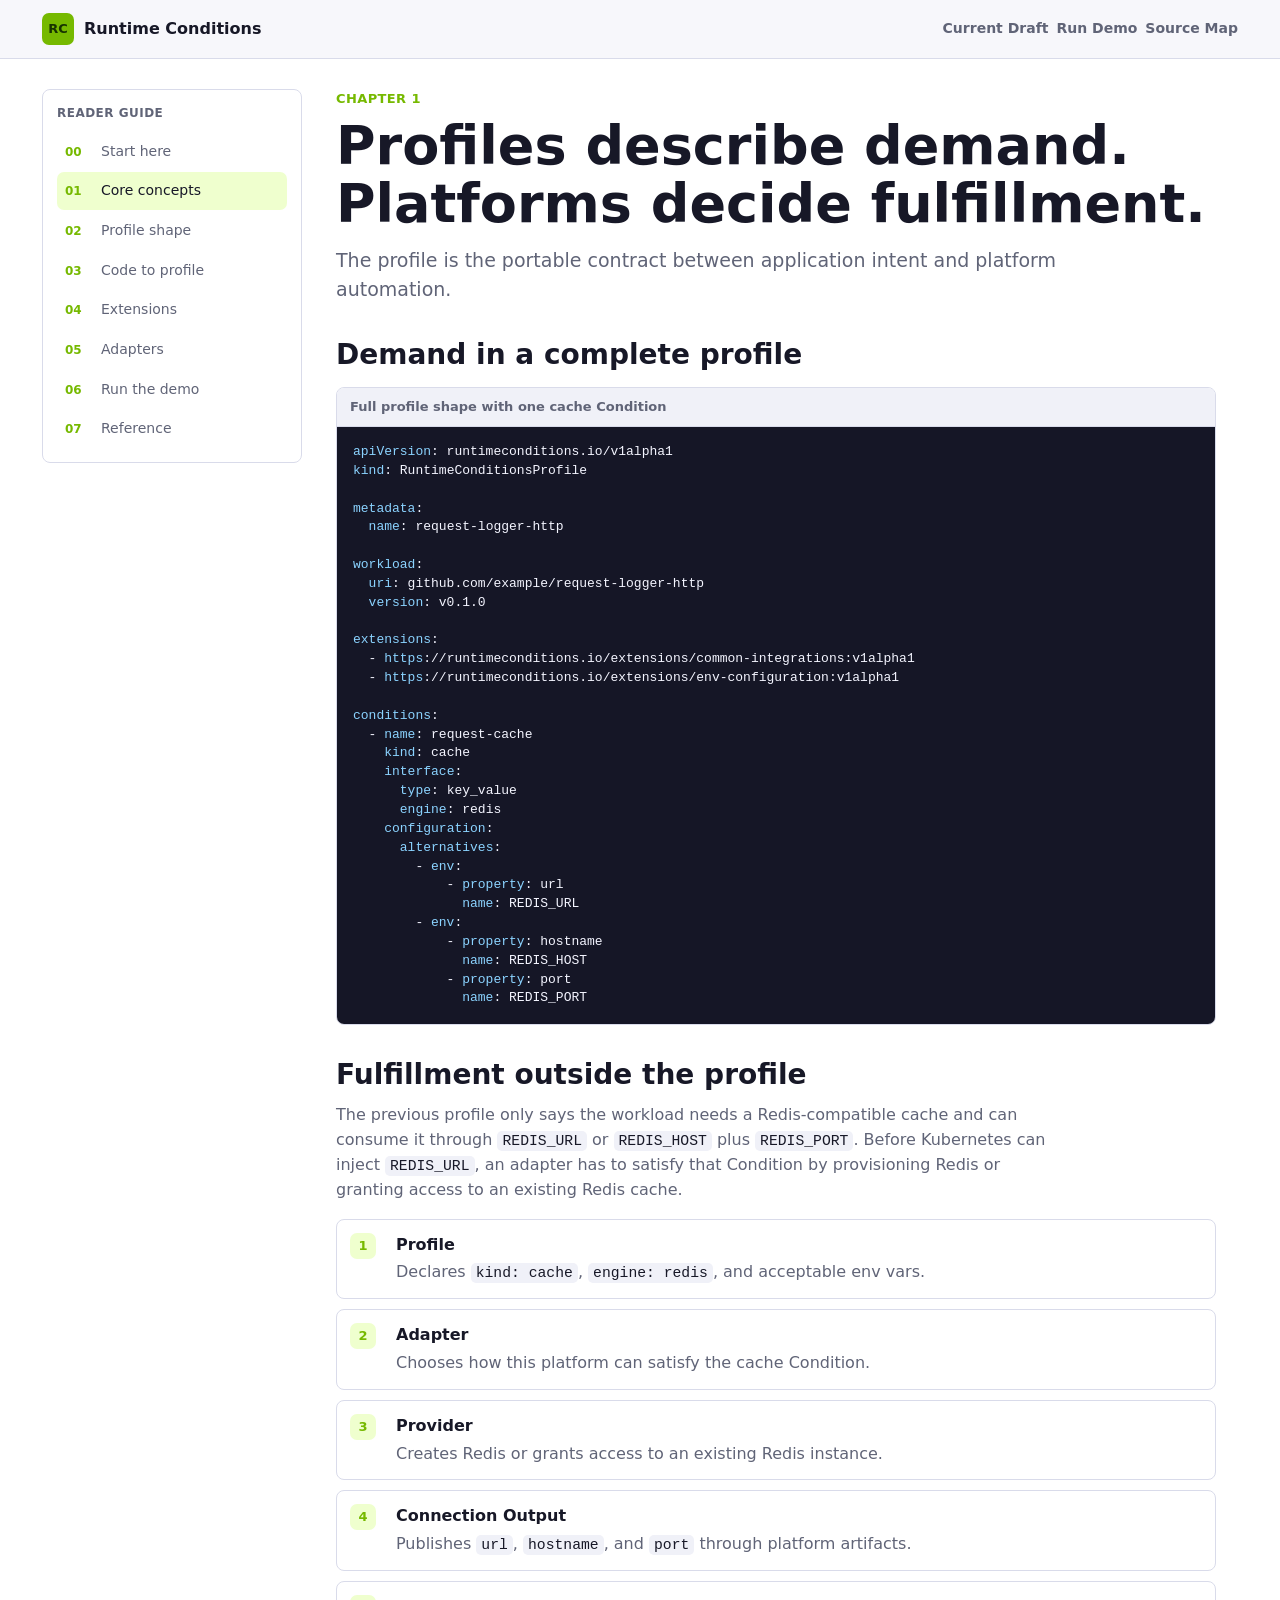
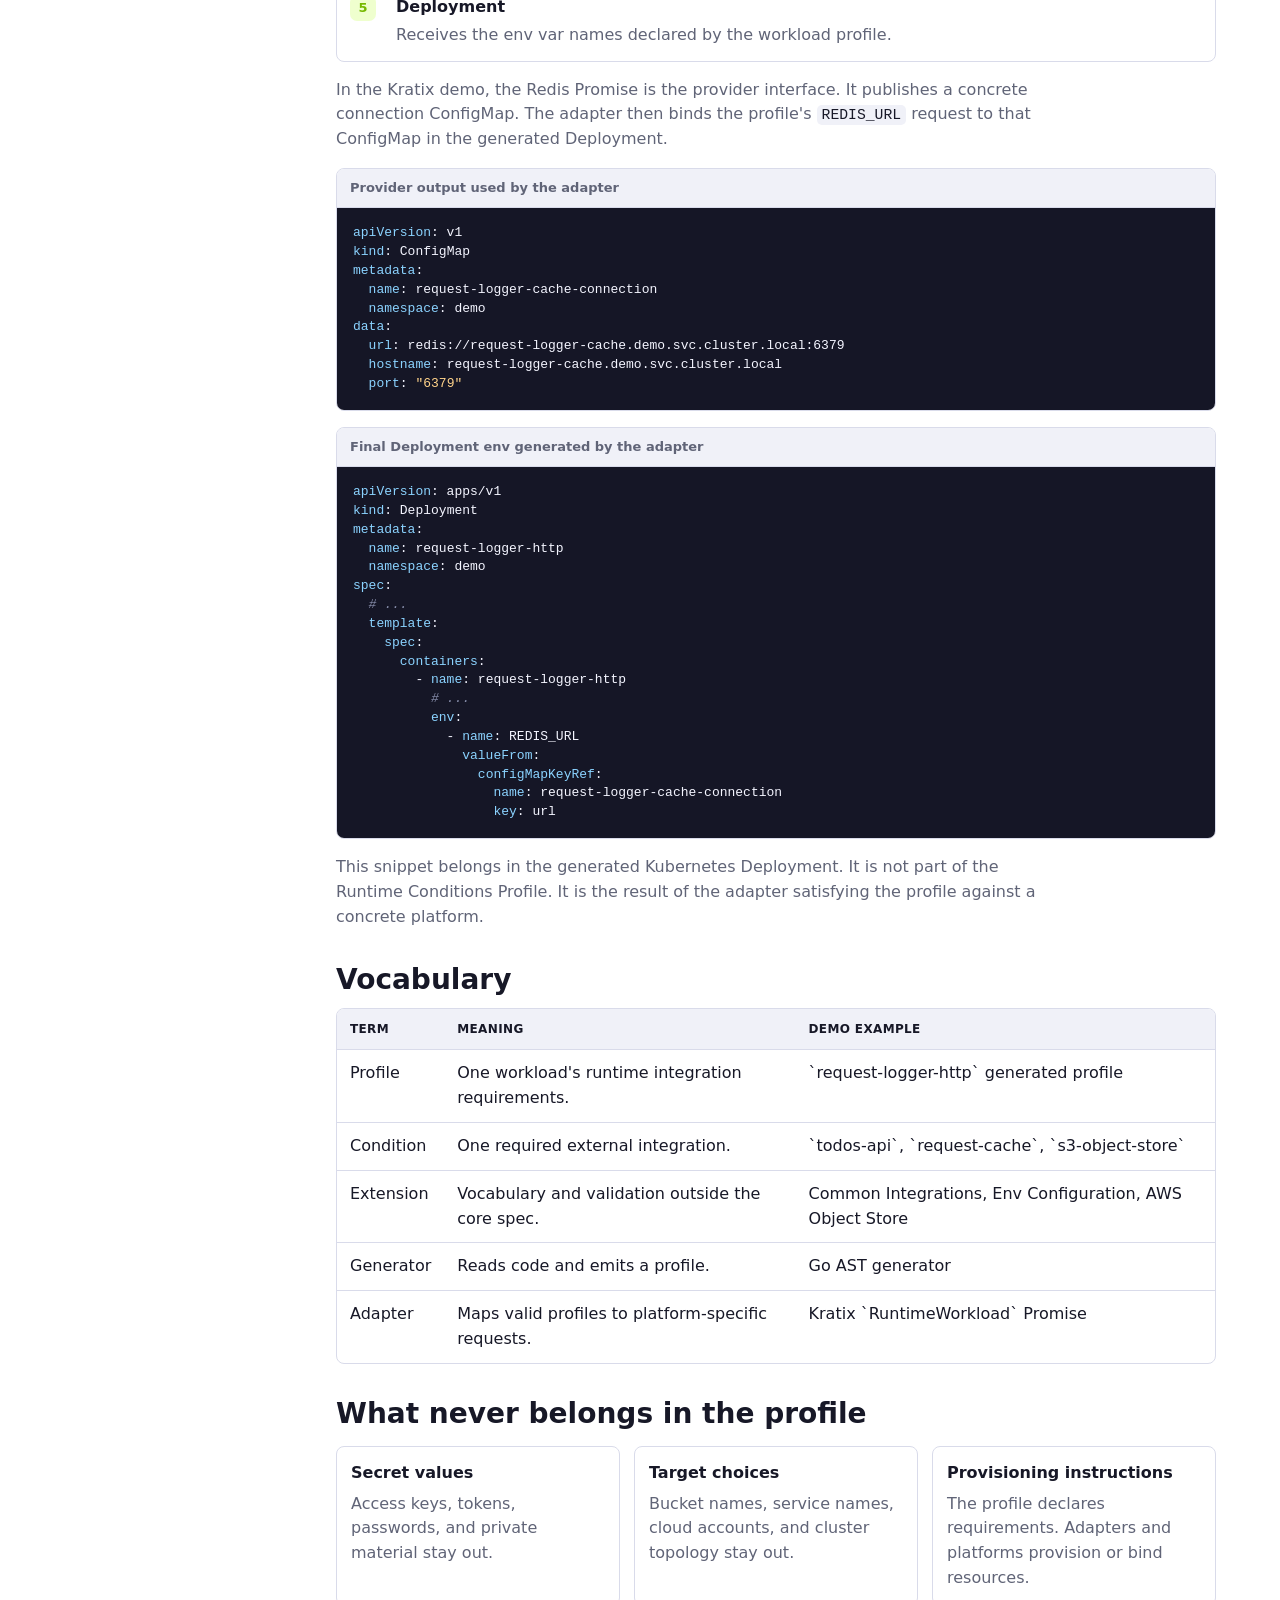
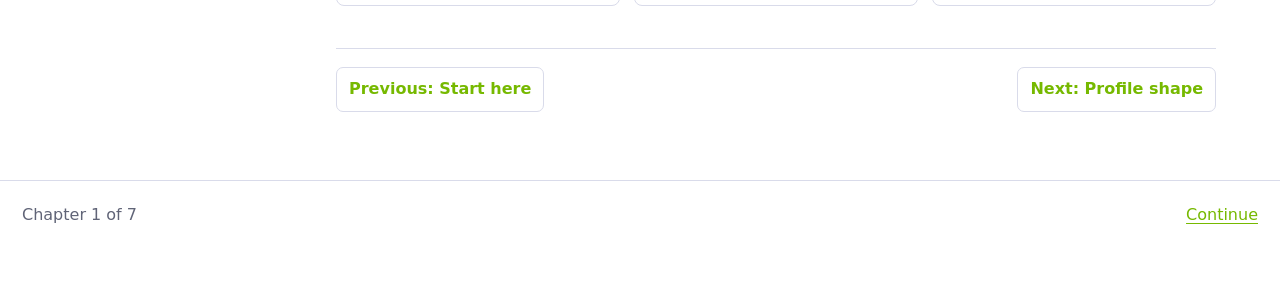
==== site/concepts.html @ a9dfc3cd "adds pages site" ====
<!doctype html>
<html lang="en">
  <head>
    <meta charset="utf-8" />
    <meta name="viewport" content="width=device-width, initial-scale=1" />
    <title>Core Concepts | Runtime Conditions</title>
    <link rel="stylesheet" href="assets/styles.css" />
  </head>
  <body>
    <header class="site-header">
      <div class="header-inner">
        <a class="brand" href="index.html"><span class="brand-mark">RC</span> Runtime Conditions</a>
        <nav class="top-links" aria-label="Top links">
          <a href="https://github.com/colinjlacy/golang-http-profiler/blob/main/docs/fifth-draft.md">Current Draft</a>
          <a href="https://github.com/colinjlacy/golang-http-profiler/blob/main/platform/README.md">Run Demo</a>
          <a href="reference.html">Source Map</a>
        </nav>
      </div>
    </header>

    <div class="guide-layout">
      <aside class="sidebar" aria-label="Guide chapters">
        <p class="sidebar-title">Reader Guide</p>
        <ol class="chapter-list">
          <li><a href="index.html"><span class="num">00</span><span>Start here</span></a></li>
          <li><a aria-current="page" href="concepts.html"><span class="num">01</span><span>Core concepts</span></a></li>
          <li><a href="spec.html"><span class="num">02</span><span>Profile shape</span></a></li>
          <li><a href="developers.html"><span class="num">03</span><span>Code to profile</span></a></li>
          <li><a href="extensions.html"><span class="num">04</span><span>Extensions</span></a></li>
          <li><a href="platform.html"><span class="num">05</span><span>Adapters</span></a></li>
          <li><a href="demo.html"><span class="num">06</span><span>Run the demo</span></a></li>
          <li><a href="reference.html"><span class="num">07</span><span>Reference</span></a></li>
        </ol>
      </aside>

      <main class="content">
        <p class="chapter-label">Chapter 1</p>
        <h1 class="page-title">Profiles describe demand. Platforms decide fulfillment.</h1>
        <p class="intro">
          The profile is the portable contract between application intent and platform automation.
        </p>

        <section class="section">
          <h2>Demand in a complete profile</h2>
          <div class="example">
            <div class="example-title">Full profile shape with one cache Condition</div>
            <pre><code>apiVersion: runtimeconditions.io/v1alpha1
kind: RuntimeConditionsProfile

metadata:
  name: request-logger-http

workload:
  uri: github.com/example/request-logger-http
  version: v0.1.0

extensions:
  - https://runtimeconditions.io/extensions/common-integrations:v1alpha1
  - https://runtimeconditions.io/extensions/env-configuration:v1alpha1

conditions:
  - name: request-cache
    kind: cache
    interface:
      type: key_value
      engine: redis
    configuration:
      alternatives:
        - env:
            - property: url
              name: REDIS_URL
        - env:
            - property: hostname
              name: REDIS_HOST
            - property: port
              name: REDIS_PORT</code></pre>
          </div>
        </section>

        <section class="section">
          <h2>Fulfillment outside the profile</h2>
          <p class="short">
            The previous profile only says the workload needs a Redis-compatible cache and can consume it through <code>REDIS_URL</code> or <code>REDIS_HOST</code> plus <code>REDIS_PORT</code>. Before Kubernetes can inject <code>REDIS_URL</code>, an adapter has to satisfy that Condition by provisioning Redis or granting access to an existing Redis cache.
          </p>
          <ol class="step-list" aria-label="Redis fulfillment steps">
            <li>
              <span class="step-num">1</span>
              <div>
                <strong>Profile</strong>
                <span>Declares <code>kind: cache</code>, <code>engine: redis</code>, and acceptable env vars.</span>
              </div>
            </li>
            <li>
              <span class="step-num">2</span>
              <div>
                <strong>Adapter</strong>
                <span>Chooses how this platform can satisfy the cache Condition.</span>
              </div>
            </li>
            <li>
              <span class="step-num">3</span>
              <div>
                <strong>Provider</strong>
                <span>Creates Redis or grants access to an existing Redis instance.</span>
              </div>
            </li>
            <li>
              <span class="step-num">4</span>
              <div>
                <strong>Connection Output</strong>
                <span>Publishes <code>url</code>, <code>hostname</code>, and <code>port</code> through platform artifacts.</span>
              </div>
            </li>
            <li>
              <span class="step-num">5</span>
              <div>
                <strong>Deployment</strong>
                <span>Receives the env var names declared by the workload profile.</span>
              </div>
            </li>
          </ol>
          <p class="short">
            In the Kratix demo, the Redis Promise is the provider interface. It publishes a concrete connection ConfigMap. The adapter then binds the profile's <code>REDIS_URL</code> request to that ConfigMap in the generated Deployment.
          </p>
          <div class="example">
            <div class="example-title">Provider output used by the adapter</div>
            <pre><code>apiVersion: v1
kind: ConfigMap
metadata:
  name: request-logger-cache-connection
  namespace: demo
data:
  url: redis://request-logger-cache.demo.svc.cluster.local:6379
  hostname: request-logger-cache.demo.svc.cluster.local
  port: "6379"</code></pre>
          </div>
          <div class="example">
            <div class="example-title">Final Deployment env generated by the adapter</div>
            <pre><code>apiVersion: apps/v1
kind: Deployment
metadata:
  name: request-logger-http
  namespace: demo
spec:
  # ...
  template:
    spec:
      containers:
        - name: request-logger-http
          # ...
          env:
            - name: REDIS_URL
              valueFrom:
                configMapKeyRef:
                  name: request-logger-cache-connection
                  key: url</code></pre>
          </div>
          <p class="short">
            This snippet belongs in the generated Kubernetes Deployment. It is not part of the Runtime Conditions Profile. It is the result of the adapter satisfying the profile against a concrete platform.
          </p>
        </section>

        <section class="section">
          <h2>Vocabulary</h2>
          <div class="table-wrap">
            <table>
              <thead>
                <tr><th>Term</th><th>Meaning</th><th>Demo Example</th></tr>
              </thead>
              <tbody>
                <tr><td>Profile</td><td>One workload's runtime integration requirements.</td><td>`request-logger-http` generated profile</td></tr>
                <tr><td>Condition</td><td>One required external integration.</td><td>`todos-api`, `request-cache`, `s3-object-store`</td></tr>
                <tr><td>Extension</td><td>Vocabulary and validation outside the core spec.</td><td>Common Integrations, Env Configuration, AWS Object Store</td></tr>
                <tr><td>Generator</td><td>Reads code and emits a profile.</td><td>Go AST generator</td></tr>
                <tr><td>Adapter</td><td>Maps valid profiles to platform-specific requests.</td><td>Kratix `RuntimeWorkload` Promise</td></tr>
              </tbody>
            </table>
          </div>
        </section>

        <section class="section">
          <h2>What never belongs in the profile</h2>
          <ul class="horizontal-list">
            <li class="mini-card"><strong>Secret values</strong><span>Access keys, tokens, passwords, and private material stay out.</span></li>
            <li class="mini-card"><strong>Target choices</strong><span>Bucket names, service names, cloud accounts, and cluster topology stay out.</span></li>
            <li class="mini-card"><strong>Provisioning instructions</strong><span>The profile declares requirements. Adapters and platforms provision or bind resources.</span></li>
          </ul>
        </section>

        <nav class="page-nav" aria-label="Page navigation">
          <a href="index.html">Previous: Start here</a>
          <a href="spec.html">Next: Profile shape</a>
        </nav>
      </main>
    </div>

    <footer class="footer">
      <div class="footer-inner">
        <span>Chapter 1 of 7</span>
        <a href="spec.html">Continue</a>
      </div>
    </footer>
    <script src="assets/syntax.js" defer></script>
  </body>
</html>
---- site/assets/styles.css ----
:root {
  color-scheme: light;
  /* --bg: #f7f7fb; */
  --surface: #ffffff;
  --surface-2: #f0f1f8;
  --ink: #171827;
  --muted: #606477;
  --line: #d9dbea;
  --accent: #76b900;
  --accent-2: #4f8f00;
  --accent-soft: #efffce;
  --accent-ink: #173300;
  --code-bg: #151626;
  --code-ink: #f4f5ff;
  --code-key: #8bd3ff;
  --code-string: #ffd38a;
  --code-value: #a7f3c6;
  --code-comment: #858ba8;
  --code-keyword: #c7a4ff;
  --code-type: #7dd3fc;
  --code-func: #f0abfc;
  --radius: 8px;
  font-family:
    Inter, ui-sans-serif, system-ui, -apple-system, BlinkMacSystemFont, "Segoe UI",
    sans-serif;
}

* {
  box-sizing: border-box;
}

html {
  scroll-behavior: smooth;
}

body {
  margin: 0;
  background: var(--bg);
  color: var(--ink);
  line-height: 1.55;
}

a {
  color: var(--accent);
  text-decoration-thickness: 1px;
  text-underline-offset: 3px;
}

a:hover {
  color: var(--accent-2);
}

.site-header {
  border-bottom: 1px solid var(--line);
  background: rgba(247, 247, 251, 0.96);
  backdrop-filter: blur(10px);
  position: sticky;
  top: 0;
  z-index: 20;
}

.header-inner {
  max-width: 1240px;
  margin: 0 auto;
  padding: 13px 22px;
  display: flex;
  align-items: center;
  justify-content: space-between;
  gap: 18px;
}

.brand {
  display: inline-flex;
  align-items: center;
  gap: 10px;
  color: var(--ink);
  font-weight: 760;
  text-decoration: none;
  white-space: nowrap;
}

.brand-mark {
  width: 32px;
  height: 32px;
  display: grid;
  place-items: center;
  border-radius: 7px;
  background: var(--accent);
  color: var(--accent-ink);
  font-size: 13px;
  letter-spacing: 0;
}

.top-links {
  display: flex;
  flex-wrap: wrap;
  justify-content: flex-end;
  gap: 8px;
  font-size: 14px;
}

.top-links a {
  color: var(--muted);
  font-weight: 650;
  text-decoration: none;
}

.top-links a:hover {
  color: var(--accent);
}

.guide-layout {
  max-width: 1240px;
  margin: 0 auto;
  display: grid;
  grid-template-columns: 260px minmax(0, 1fr);
  gap: 34px;
  padding: 30px 22px 68px;
}

.sidebar {
  position: sticky;
  top: 74px;
  align-self: start;
  border: 1px solid var(--line);
  border-radius: var(--radius);
  background: var(--surface);
  padding: 14px;
}

.sidebar-title {
  margin: 0 0 10px;
  color: var(--muted);
  font-size: 12px;
  font-weight: 780;
  letter-spacing: 0.04em;
  text-transform: uppercase;
}

.chapter-list {
  list-style: none;
  padding: 0;
  margin: 0;
  display: grid;
  gap: 2px;
}

.chapter-list a {
  display: grid;
  grid-template-columns: 28px 1fr;
  align-items: baseline;
  gap: 8px;
  padding: 8px;
  border-radius: 7px;
  color: var(--muted);
  text-decoration: none;
  font-size: 14px;
}

.chapter-list a:hover,
.chapter-list a[aria-current="page"] {
  background: var(--accent-soft);
  color: var(--ink);
}

.chapter-list .num {
  color: var(--accent);
  font-weight: 780;
  font-size: 12px;
}

.content {
  max-width: 880px;
}

.chapter-label {
  margin: 0 0 8px;
  color: var(--accent);
  font-size: 13px;
  font-weight: 780;
  letter-spacing: 0.03em;
  text-transform: uppercase;
}

.page-title {
  margin: 0 0 12px;
  font-size: clamp(34px, 5vw, 54px);
  line-height: 1.08;
  letter-spacing: 0;
}

.intro {
  margin: 0 0 22px;
  color: var(--muted);
  font-size: 19px;
  max-width: 760px;
}

.section {
  margin: 34px 0;
}

.section h2 {
  margin: 0 0 12px;
  font-size: 28px;
  line-height: 1.15;
  letter-spacing: 0;
}

.section h3 {
  margin: 0 0 8px;
  font-size: 19px;
  line-height: 1.2;
  letter-spacing: 0;
}

p {
  margin: 0 0 14px;
}

.short {
  color: var(--muted);
  max-width: 720px;
}

.example {
  margin: 16px 0;
  border: 1px solid var(--line);
  border-radius: var(--radius);
  overflow: hidden;
  background: var(--surface);
}

.example-title {
  display: flex;
  justify-content: space-between;
  align-items: center;
  gap: 12px;
  padding: 9px 13px;
  border-bottom: 1px solid var(--line);
  background: var(--surface-2);
  color: var(--muted);
  font-size: 13px;
  font-weight: 760;
}

.example-title a {
  font-weight: 650;
}

pre {
  margin: 0;
  padding: 16px;
  overflow-x: auto;
  background: var(--code-bg);
  color: var(--code-ink);
  font-size: 13px;
  line-height: 1.45;
}

pre .tok-key,
pre .tok-func {
  color: var(--code-key);
}

pre .tok-string {
  color: var(--code-string);
}

pre .tok-value {
  color: var(--code-value);
}

pre .tok-comment {
  color: var(--code-comment);
  font-style: italic;
}

pre .tok-keyword {
  color: var(--code-keyword);
}

pre .tok-type {
  color: var(--code-type);
}

pre .tok-command {
  color: var(--code-func);
}

code {
  font-family:
    "SFMono-Regular", Consolas, "Liberation Mono", Menlo, ui-monospace, monospace;
}

:not(pre) > code {
  padding: 2px 5px;
  border-radius: 5px;
  background: var(--surface-2);
  color: var(--ink);
  font-size: 0.92em;
}

.note {
  border-left: 4px solid var(--accent);
  border-radius: 0 var(--radius) var(--radius) 0;
  background: var(--surface);
  padding: 14px 16px;
}

.note p:last-child {
  margin-bottom: 0;
}

.step-list {
  list-style: none;
  margin: 16px 0;
  padding: 0;
  display: grid;
  gap: 10px;
}

.step-list li {
  display: grid;
  grid-template-columns: 34px 1fr;
  gap: 12px;
  align-items: start;
  border: 1px solid var(--line);
  border-radius: var(--radius);
  background: var(--surface);
  padding: 13px;
}

.step-list .step-num {
  display: grid;
  place-items: center;
  width: 26px;
  height: 26px;
  border-radius: 7px;
  background: var(--accent-soft);
  color: var(--accent);
  font-weight: 780;
  font-size: 13px;
}

.step-list strong {
  display: block;
  margin-bottom: 3px;
}

.step-list span {
  color: var(--muted);
}

.two-col {
  display: grid;
  grid-template-columns: repeat(2, minmax(0, 1fr));
  gap: 16px;
}

.mini-card {
  border: 1px solid var(--line);
  border-radius: var(--radius);
  background: var(--surface);
  padding: 14px;
}

.mini-card strong {
  display: block;
  margin-bottom: 6px;
}

.mini-card span {
  color: var(--muted);
}

.mini-card p:last-child {
  margin-bottom: 0;
}

.horizontal-list {
  list-style: none;
  margin: 16px 0;
  padding: 0;
  display: grid;
  grid-template-columns: repeat(3, minmax(0, 1fr));
  gap: 14px;
}

.table-wrap {
  overflow-x: auto;
  border: 1px solid var(--line);
  border-radius: var(--radius);
  background: var(--surface);
}

table {
  width: 100%;
  border-collapse: collapse;
  min-width: 680px;
}

th,
td {
  padding: 11px 13px;
  border-bottom: 1px solid var(--line);
  text-align: left;
  vertical-align: top;
}

th {
  background: var(--surface-2);
  font-size: 12px;
  letter-spacing: 0.03em;
  text-transform: uppercase;
}

tr:last-child td {
  border-bottom: 0;
}

.link-list {
  display: grid;
  gap: 8px;
  margin: 12px 0 0;
  padding: 0;
  list-style: none;
}

.link-list a {
  display: block;
  padding: 10px 12px;
  border: 1px solid var(--line);
  border-radius: 7px;
  background: var(--surface);
  text-decoration: none;
  font-weight: 680;
}

.page-nav {
  display: flex;
  justify-content: space-between;
  gap: 14px;
  margin-top: 42px;
  padding-top: 18px;
  border-top: 1px solid var(--line);
}

.page-nav a {
  display: inline-flex;
  min-height: 40px;
  align-items: center;
  border: 1px solid var(--line);
  border-radius: 7px;
  background: var(--surface);
  padding: 9px 12px;
  text-decoration: none;
  font-weight: 730;
}

.footer {
  border-top: 1px solid var(--line);
  color: var(--muted);
  padding: 22px;
}

.footer-inner {
  max-width: 1240px;
  margin: 0 auto;
  display: flex;
  justify-content: space-between;
  gap: 14px;
  flex-wrap: wrap;
}

@media (max-width: 920px) {
  .header-inner {
    align-items: flex-start;
    flex-direction: column;
  }

  .top-links {
    justify-content: flex-start;
  }

  .guide-layout {
    grid-template-columns: 1fr;
    gap: 22px;
  }

  .sidebar {
    position: static;
  }

  .chapter-list {
    grid-template-columns: repeat(2, minmax(0, 1fr));
  }

  .two-col {
    grid-template-columns: 1fr;
  }

  .horizontal-list {
    grid-template-columns: 1fr;
  }

}

@media (max-width: 560px) {
  .header-inner,
  .guide-layout,
  .footer {
    padding-left: 14px;
    padding-right: 14px;
  }

  .chapter-list {
    grid-template-columns: 1fr;
  }

  .page-title {
    font-size: 34px;
  }

  .intro {
    font-size: 17px;
  }

  .page-nav {
    flex-direction: column;
  }
}
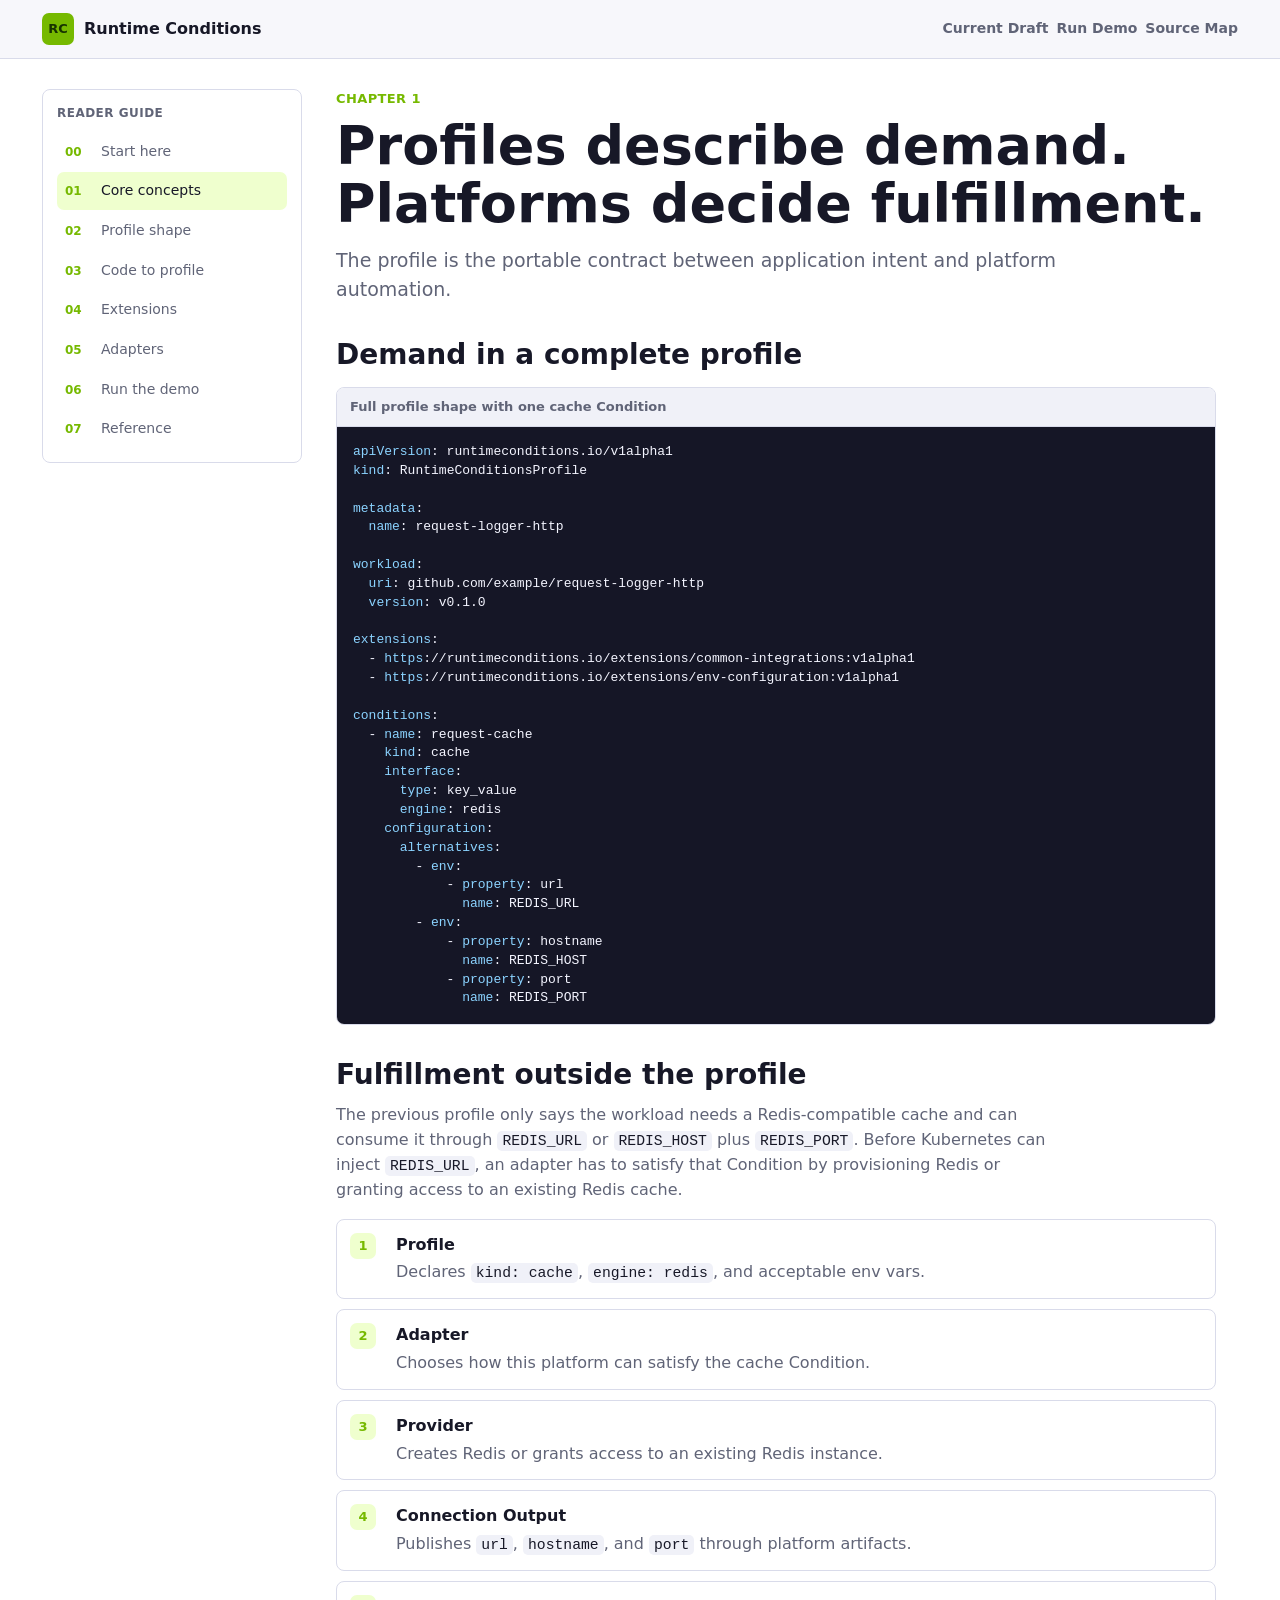
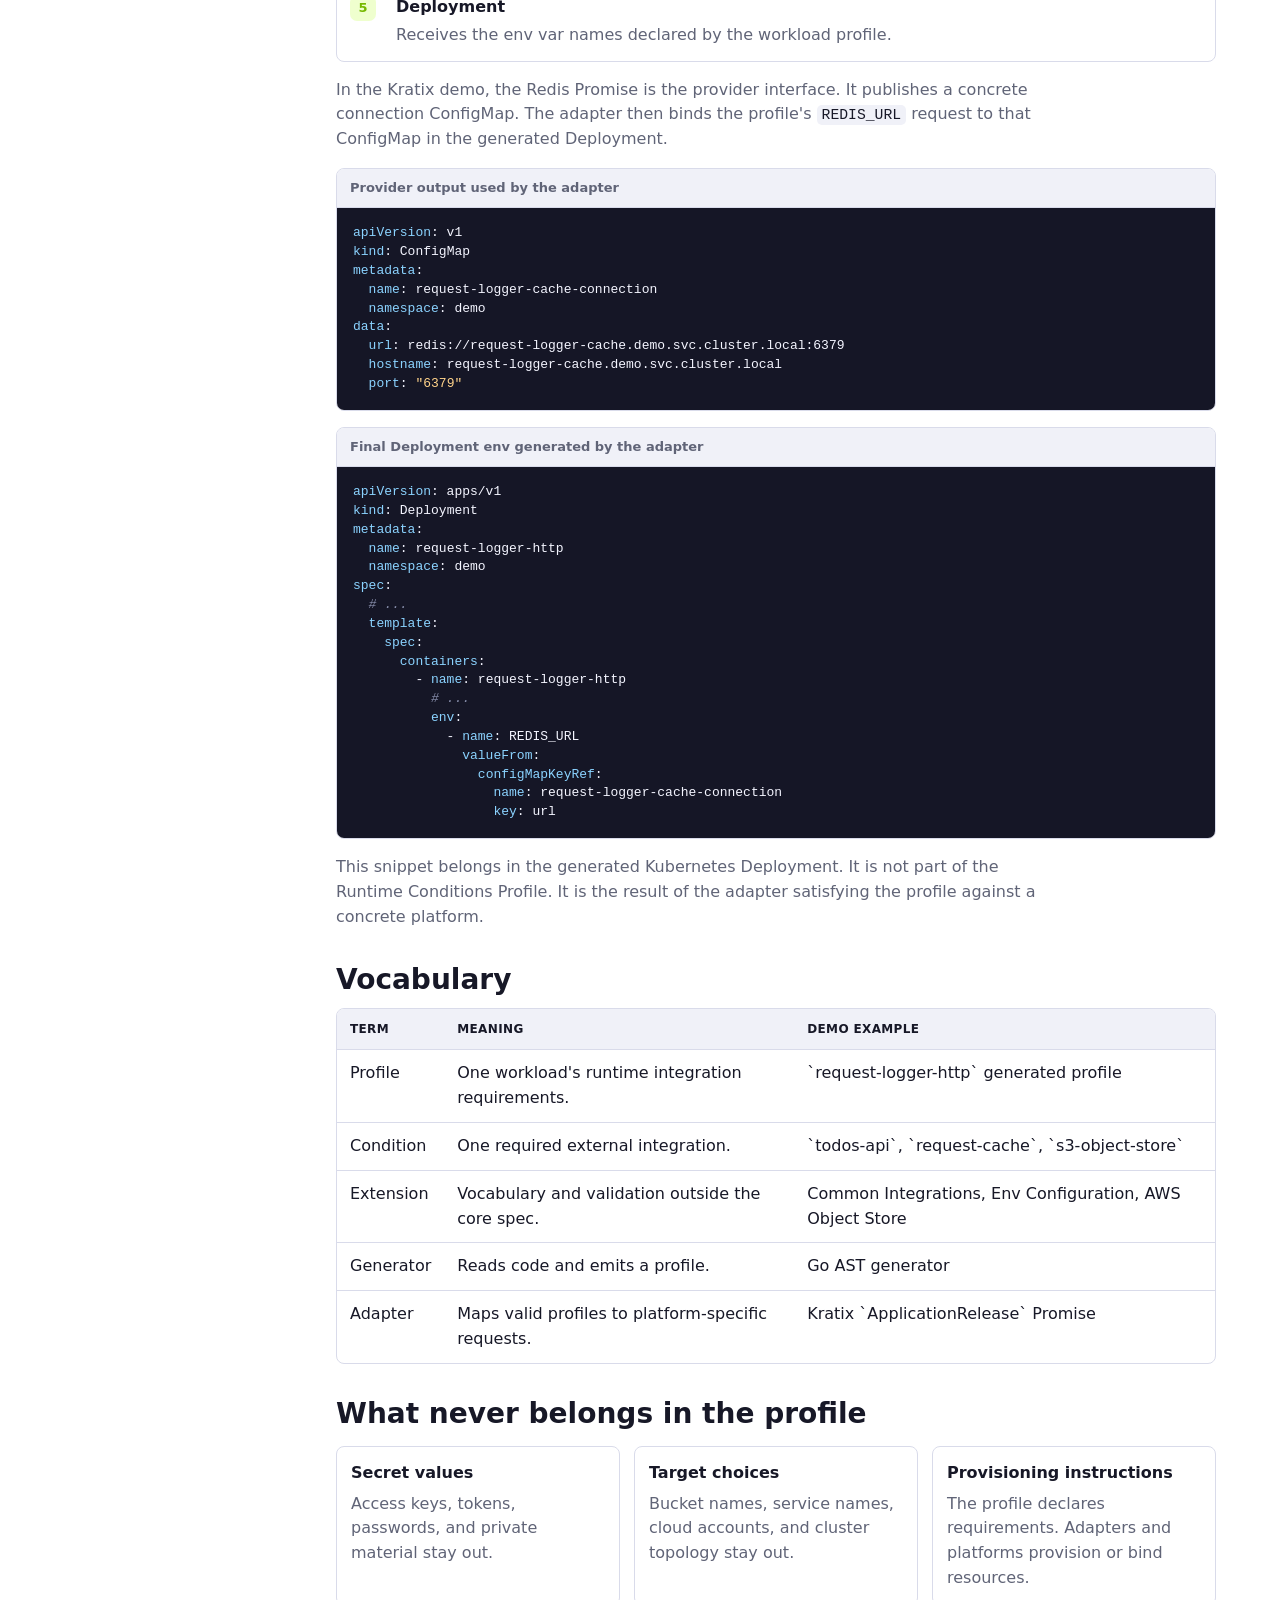
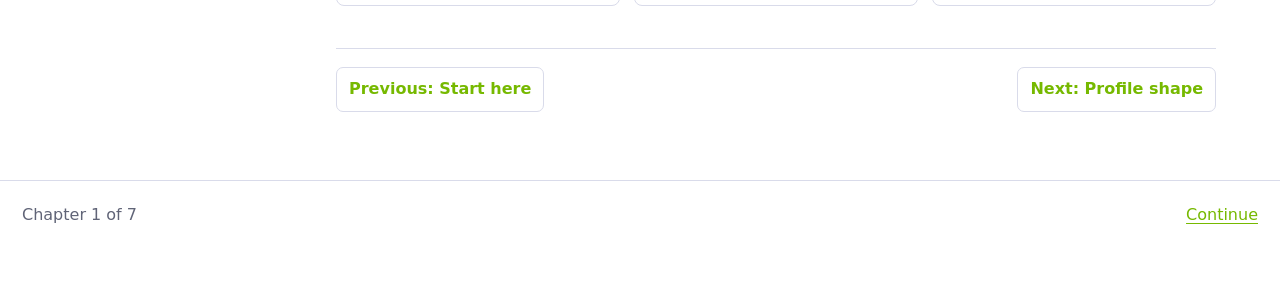
==== commit b521ec48: "simplifies profiler structure" ====
--- a/site/concepts.html
+++ b/site/concepts.html
@@ -11,8 +11,8 @@
       <div class="header-inner">
         <a class="brand" href="index.html"><span class="brand-mark">RC</span> Runtime Conditions</a>
         <nav class="top-links" aria-label="Top links">
-          <a href="https://github.com/colinjlacy/golang-http-profiler/blob/main/docs/fifth-draft.md">Current Draft</a>
-          <a href="https://github.com/colinjlacy/golang-http-profiler/blob/main/platform/README.md">Run Demo</a>
+          <a href="https://github.com/colinjlacy/runtime-conditions-profiles/blob/main/docs/fifth-draft.md">Current Draft</a>
+          <a href="https://github.com/colinjlacy/runtime-conditions-profiles/blob/main/platform/README.md">Run Demo</a>
           <a href="reference.html">Source Map</a>
         </nav>
       </div>
@@ -172,7 +172,7 @@
                 <tr><td>Condition</td><td>One required external integration.</td><td>`todos-api`, `request-cache`, `s3-object-store`</td></tr>
                 <tr><td>Extension</td><td>Vocabulary and validation outside the core spec.</td><td>Common Integrations, Env Configuration, AWS Object Store</td></tr>
                 <tr><td>Generator</td><td>Reads code and emits a profile.</td><td>Go AST generator</td></tr>
-                <tr><td>Adapter</td><td>Maps valid profiles to platform-specific requests.</td><td>Kratix `RuntimeWorkload` Promise</td></tr>
+                <tr><td>Adapter</td><td>Maps valid profiles to platform-specific requests.</td><td>Kratix `ApplicationRelease` Promise</td></tr>
               </tbody>
             </table>
           </div>
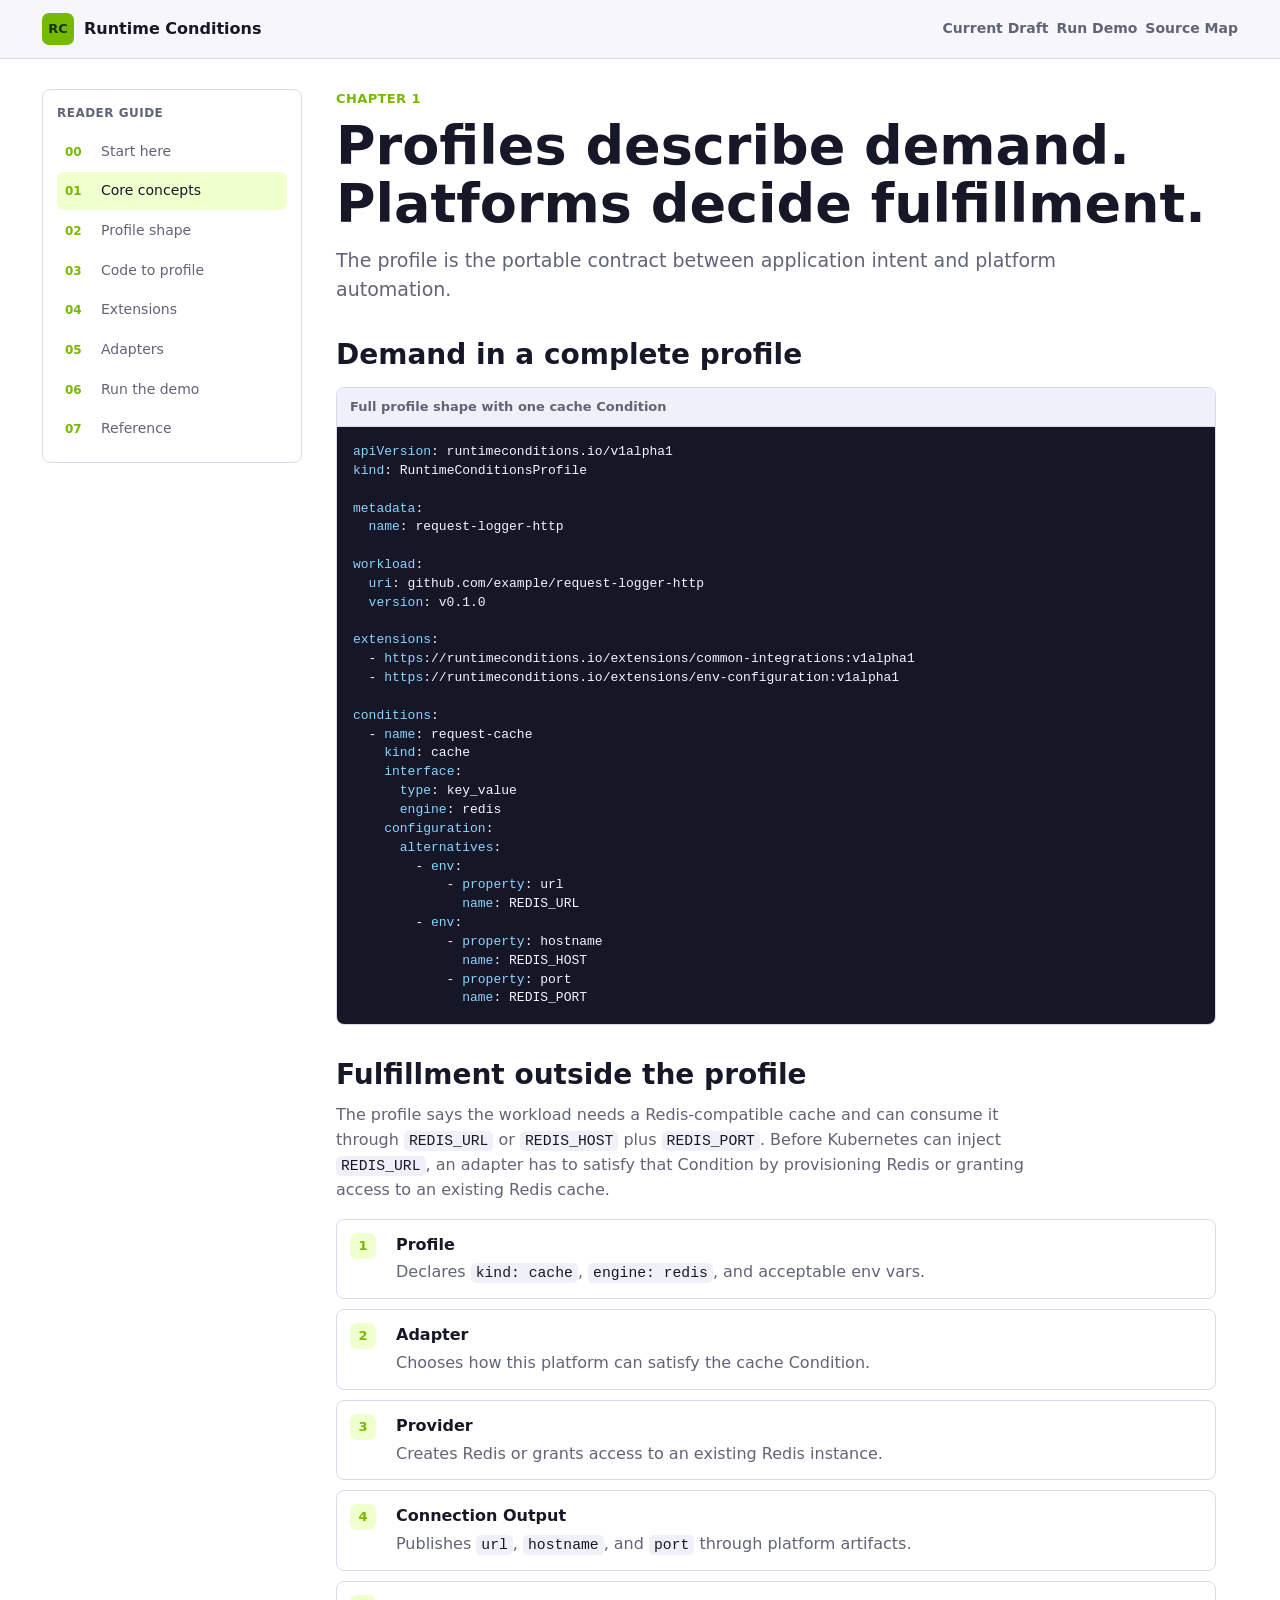
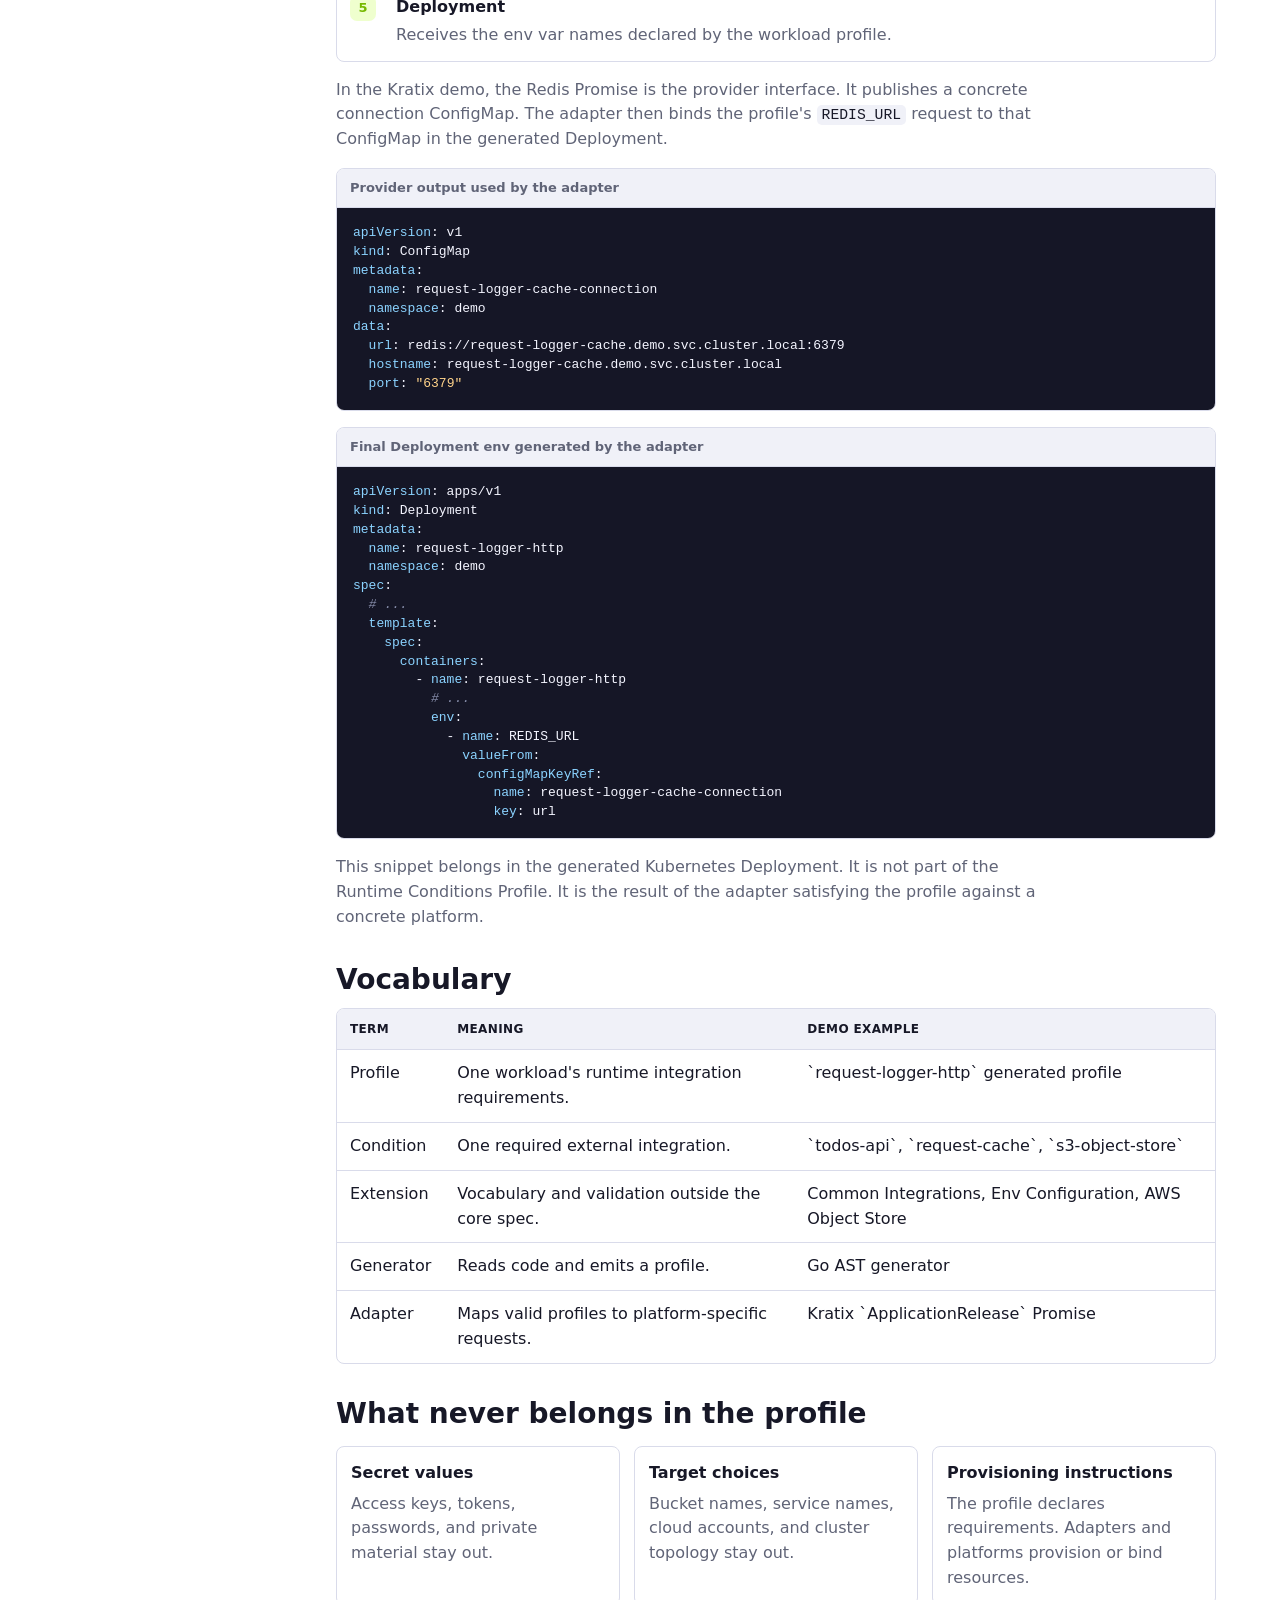
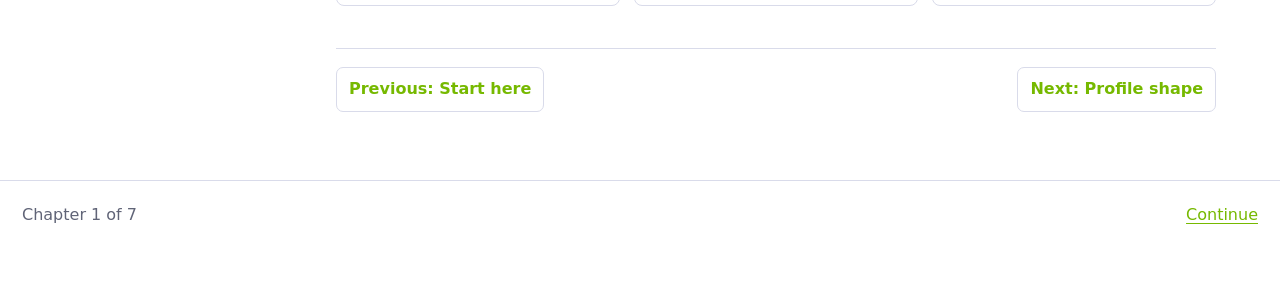
==== commit aff4c624: "ensures builds succeed after repo restructure" ====
--- a/site/concepts.html
+++ b/site/concepts.html
@@ -12,7 +12,7 @@
         <a class="brand" href="index.html"><span class="brand-mark">RC</span> Runtime Conditions</a>
         <nav class="top-links" aria-label="Top links">
           <a href="https://github.com/colinjlacy/runtime-conditions-profiles/blob/main/docs/fifth-draft.md">Current Draft</a>
-          <a href="https://github.com/colinjlacy/runtime-conditions-profiles/blob/main/platform/README.md">Run Demo</a>
+          <a href="https://github.com/colinjlacy/runtime-conditions-profiles/blob/main/demos/README.md">Run Demo</a>
           <a href="reference.html">Source Map</a>
         </nav>
       </div>
@@ -80,7 +80,7 @@
         <section class="section">
           <h2>Fulfillment outside the profile</h2>
           <p class="short">
-            The previous profile only says the workload needs a Redis-compatible cache and can consume it through <code>REDIS_URL</code> or <code>REDIS_HOST</code> plus <code>REDIS_PORT</code>. Before Kubernetes can inject <code>REDIS_URL</code>, an adapter has to satisfy that Condition by provisioning Redis or granting access to an existing Redis cache.
+            The profile says the workload needs a Redis-compatible cache and can consume it through <code>REDIS_URL</code> or <code>REDIS_HOST</code> plus <code>REDIS_PORT</code>. Before Kubernetes can inject <code>REDIS_URL</code>, an adapter has to satisfy that Condition by provisioning Redis or granting access to an existing Redis cache.
           </p>
           <ol class="step-list" aria-label="Redis fulfillment steps">
             <li>
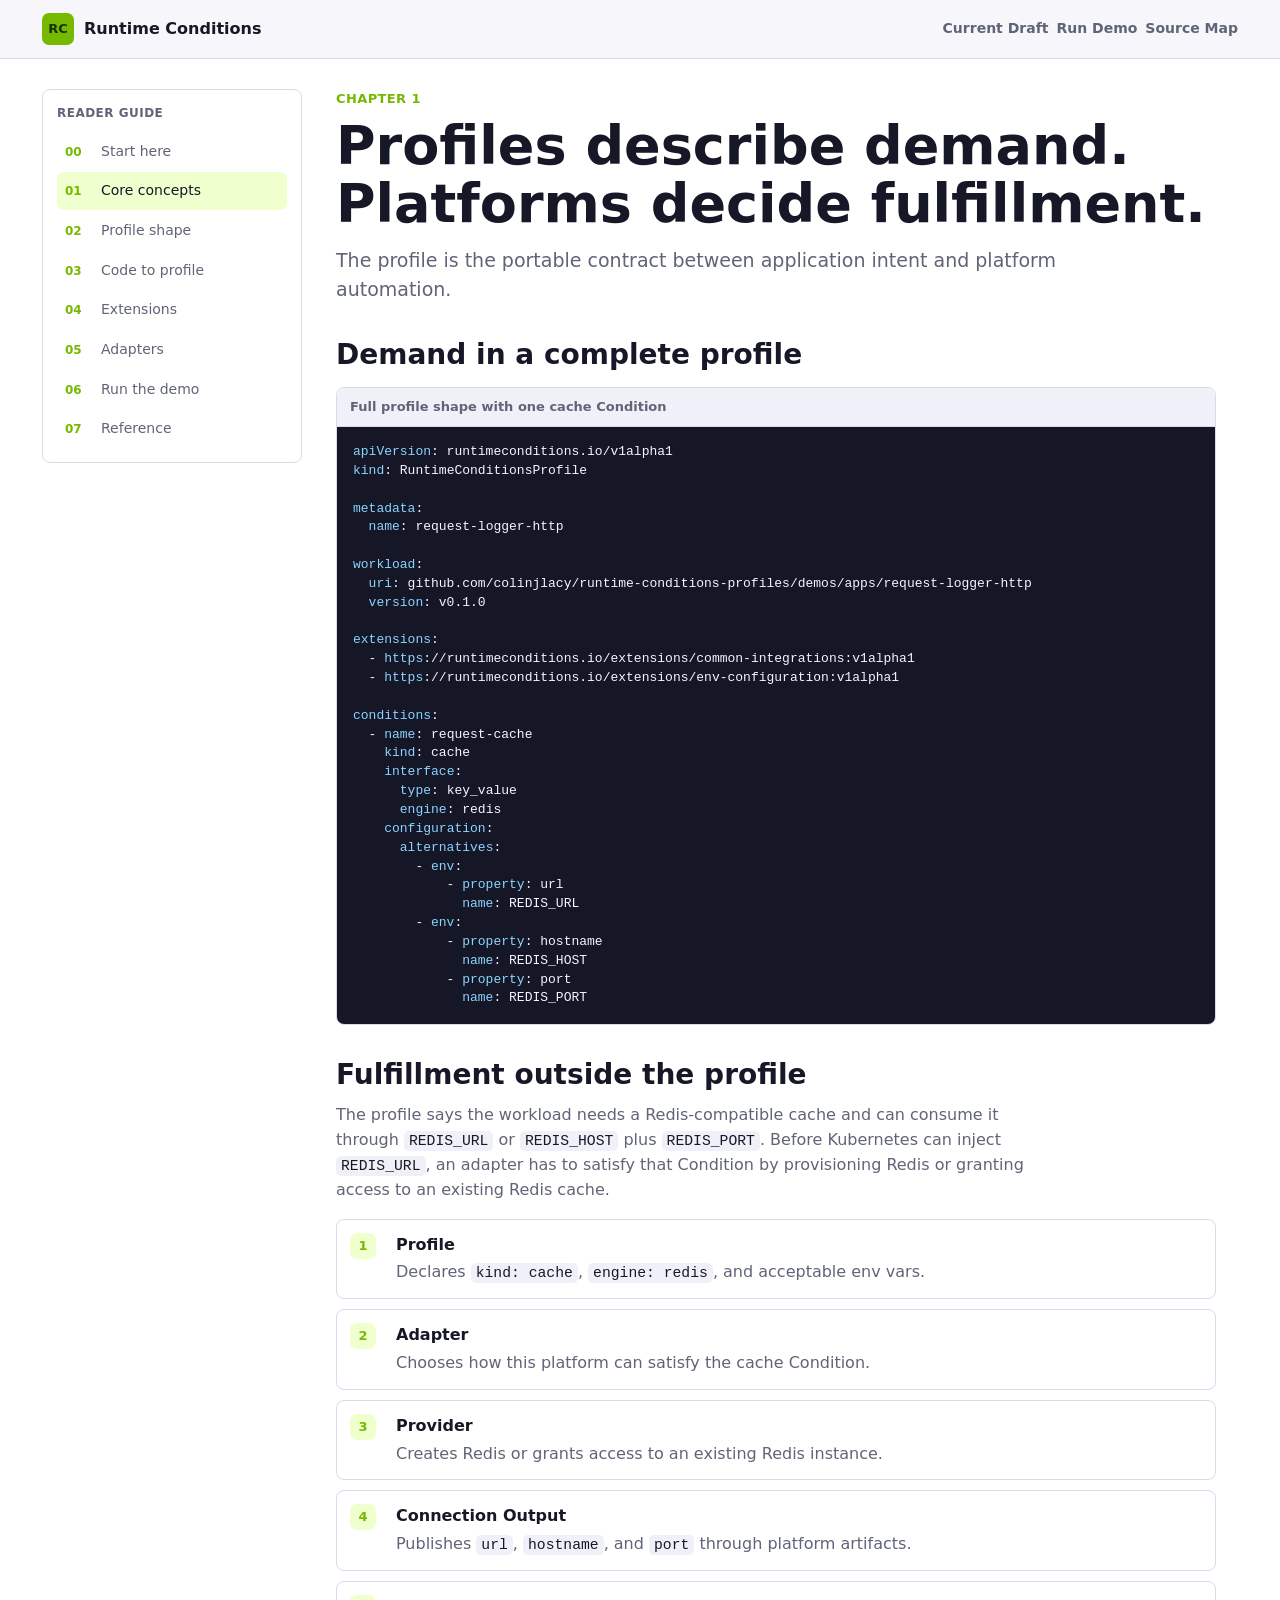
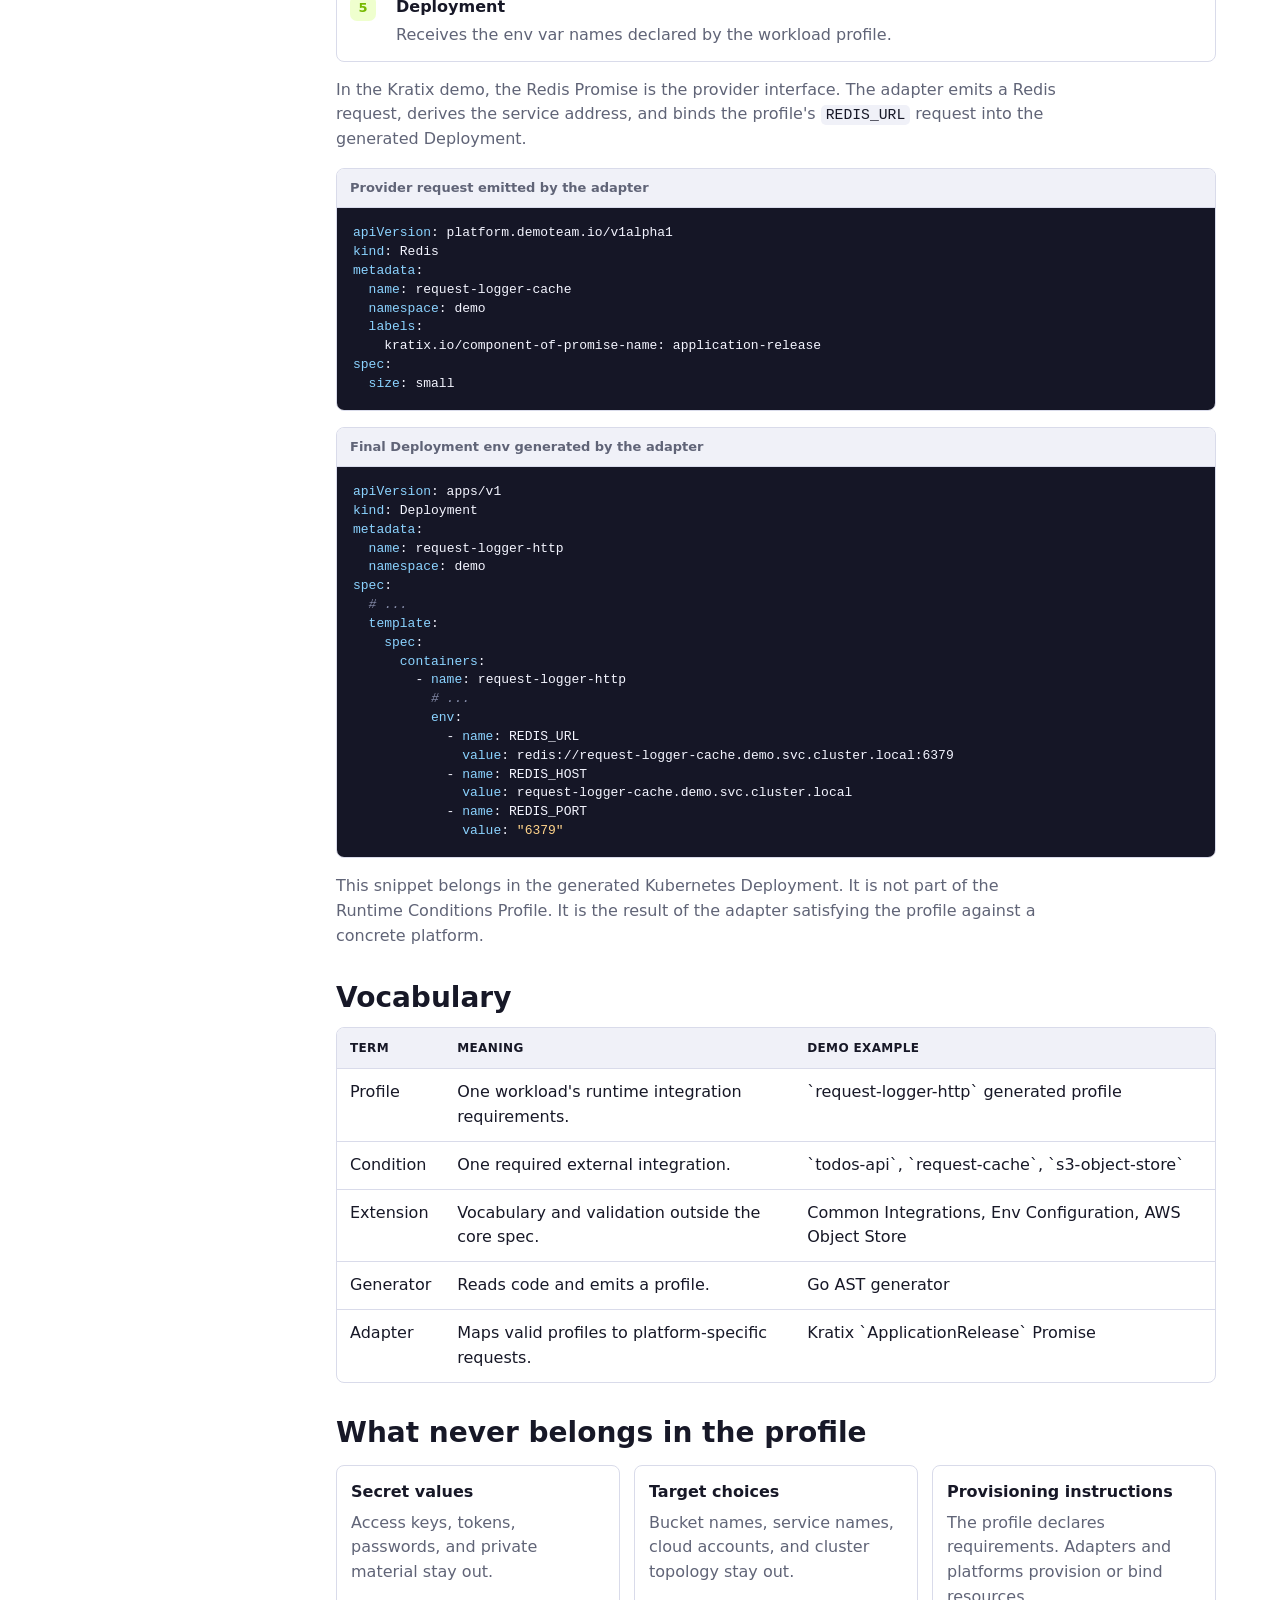
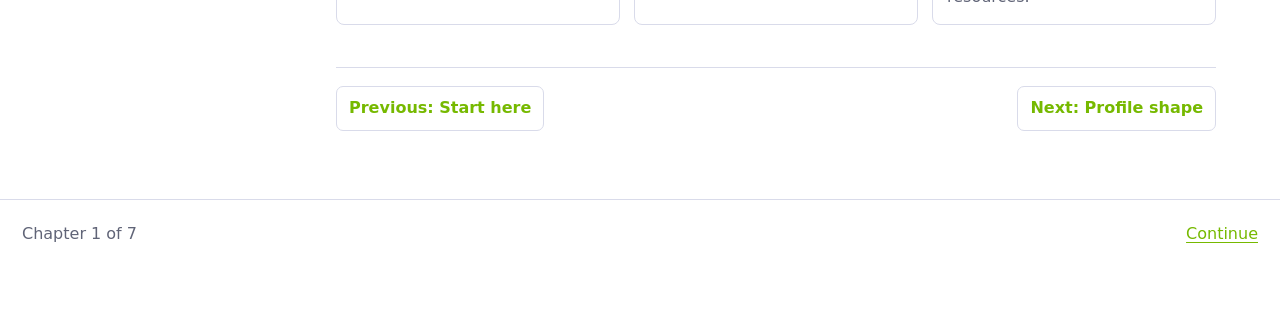
==== commit 6f158484: "aligns docs to latest repo shape" ====
--- a/site/concepts.html
+++ b/site/concepts.html
@@ -51,7 +51,7 @@
   name: request-logger-http
 
 workload:
-  uri: github.com/example/request-logger-http
+  uri: github.com/colinjlacy/runtime-conditions-profiles/demos/apps/request-logger-http
   version: v0.1.0
 
 extensions:
@@ -120,19 +120,19 @@
             </li>
           </ol>
           <p class="short">
-            In the Kratix demo, the Redis Promise is the provider interface. It publishes a concrete connection ConfigMap. The adapter then binds the profile's <code>REDIS_URL</code> request to that ConfigMap in the generated Deployment.
+            In the Kratix demo, the Redis Promise is the provider interface. The adapter emits a Redis request, derives the service address, and binds the profile's <code>REDIS_URL</code> request into the generated Deployment.
           </p>
           <div class="example">
-            <div class="example-title">Provider output used by the adapter</div>
-            <pre><code>apiVersion: v1
-kind: ConfigMap
+            <div class="example-title">Provider request emitted by the adapter</div>
+            <pre><code>apiVersion: platform.demoteam.io/v1alpha1
+kind: Redis
 metadata:
-  name: request-logger-cache-connection
+  name: request-logger-cache
   namespace: demo
-data:
-  url: redis://request-logger-cache.demo.svc.cluster.local:6379
-  hostname: request-logger-cache.demo.svc.cluster.local
-  port: "6379"</code></pre>
+  labels:
+    kratix.io/component-of-promise-name: application-release
+spec:
+  size: small</code></pre>
           </div>
           <div class="example">
             <div class="example-title">Final Deployment env generated by the adapter</div>
@@ -150,10 +150,11 @@
           # ...
           env:
             - name: REDIS_URL
-              valueFrom:
-                configMapKeyRef:
-                  name: request-logger-cache-connection
-                  key: url</code></pre>
+              value: redis://request-logger-cache.demo.svc.cluster.local:6379
+            - name: REDIS_HOST
+              value: request-logger-cache.demo.svc.cluster.local
+            - name: REDIS_PORT
+              value: "6379"</code></pre>
           </div>
           <p class="short">
             This snippet belongs in the generated Kubernetes Deployment. It is not part of the Runtime Conditions Profile. It is the result of the adapter satisfying the profile against a concrete platform.
